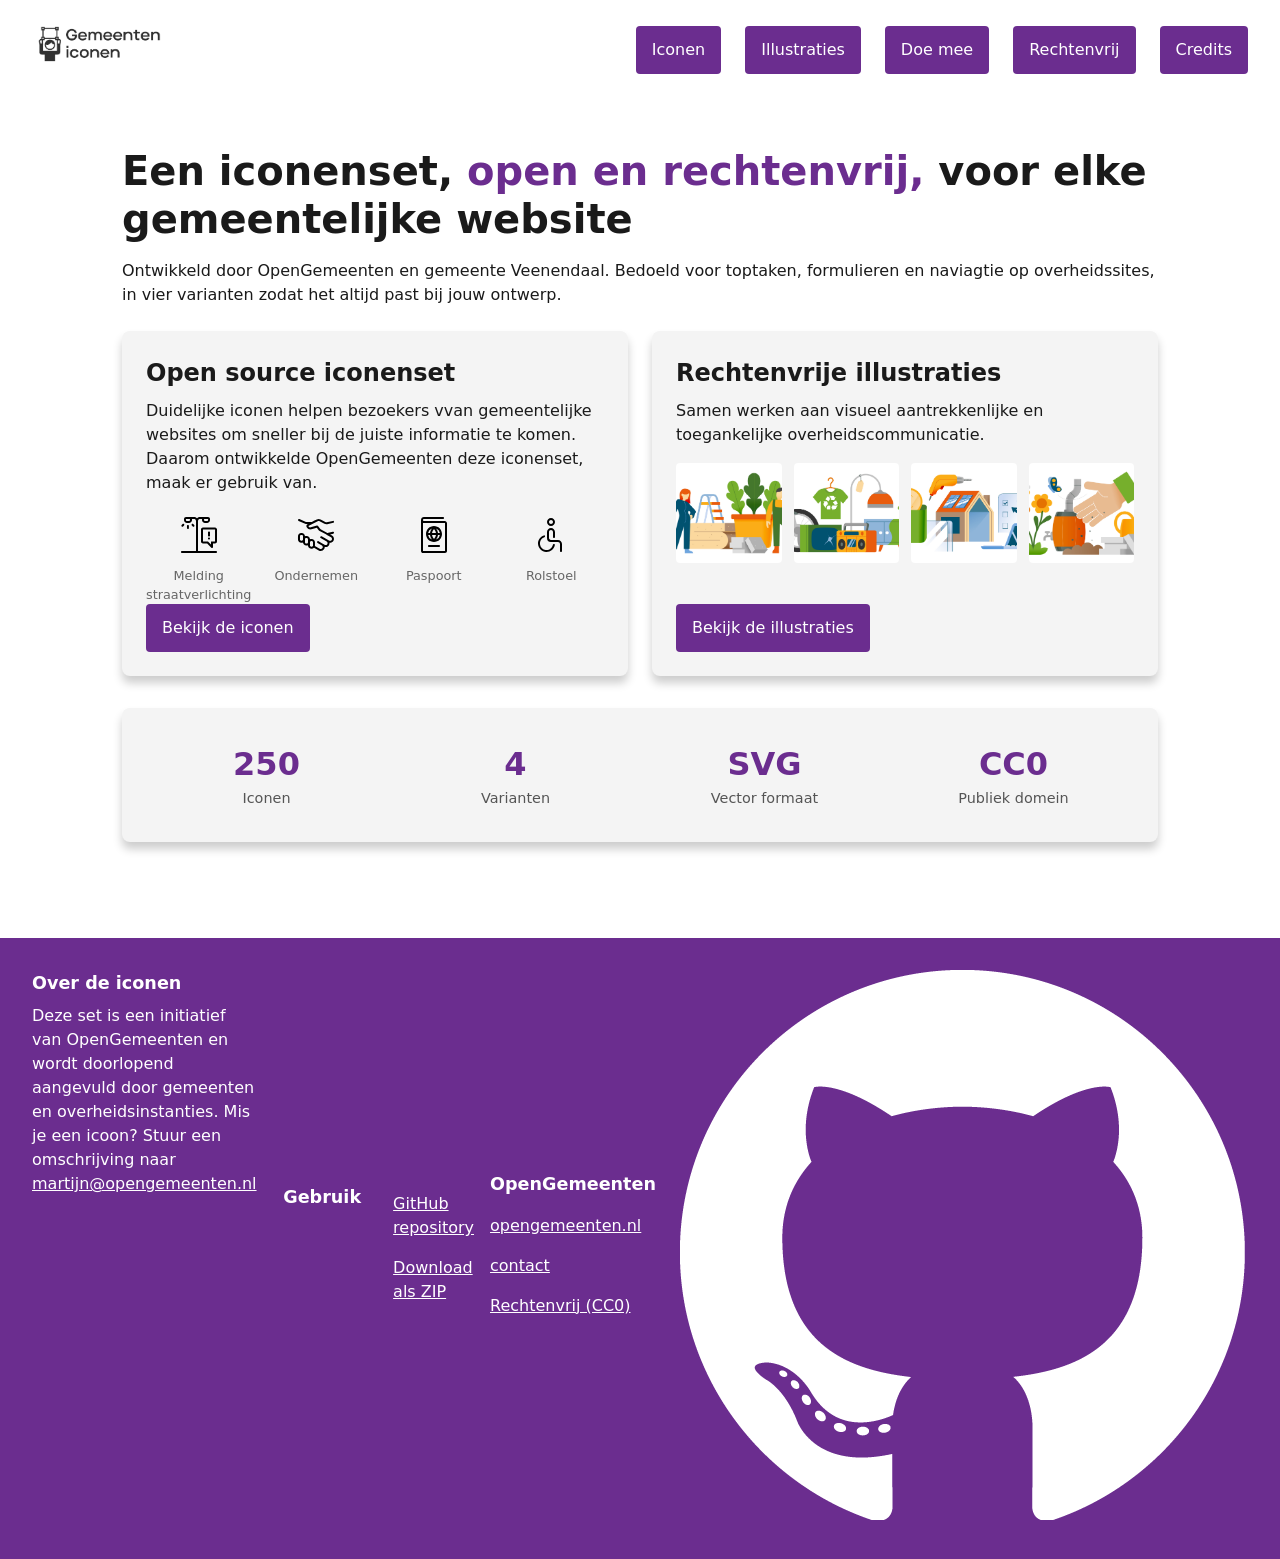
==== index.html @ 4ccf5194 "het bestand over gezet en mobile first gezet" ====
<!DOCTYPE html>
<html lang="nl">
<head>
    <meta charset="UTF-8">
    <meta name="viewport" content="width=device-width, initial-scale=1.0">
    <title>Gemeenten-Iconen</title>
    <meta name="description" content="Open en rechtenvrije iconenset voor Nederlandse gemeentelijke websites. 250 iconen in vier varianten.">
    <link rel="stylesheet" href="styles/styles.css">
    <script src="js/main.js" defer></script>
</head>
<body>
  <a href="#inhoud" class="skiplink">Ga naar inhoud</a>

   <header> 
      <a href="index.html" class="logo-knop">
       <img src="assets/logo-gemeentenconen.png" alt="Gemeenten-Iconen">
      </a> 
    <nav>
     <ul>
        <li><a href="iconen.html">Iconen</a></li>
        <li><a href="illustraties.html">Illustraties</a></li>
        <li><a href="doe-mee.html">Doe mee</a></li>
        <li><a href="rechtenvrij.html">Rechtenvrij</a></li>
        <li><a href="credits.html">Credits</a></li>
     </ul>
    </nav>
   </header>

<main id="inhoud"> 
    <h1>Een iconenset, <em>open en rechtenvrij,</em> voor elke gemeentelijke website</h1>
    <p>Ontwikkeld door OpenGemeenten en gemeente Veenendaal. Bedoeld voor toptaken, formulieren en naviagtie op overheidssites, in vier varianten zodat het altijd past bij jouw ontwerp.</p>

<section class="kaarten-sectie">
  <article>
    <h2>Open source iconenset</h2>
    <p>Duidelijke iconen helpen bezoekers vvan gemeentelijke websites om sneller bij de juiste informatie te komen. Daarom ontwikkelde OpenGemeenten deze iconenset, maak er gebruik van.</p>
    <ul class="iconen-grid">
      <li>
        <img src="Iconenset-master/Svg/Line/MeldingStraatverlichting.svg" alt="" width="48" height="48">
        <span>Melding straatverlichting</span>
      </li>

      <li>
        <img src="Iconenset-master/Svg/Line/Ondernemen.svg" alt="" width="48" height="48">
        <span>Ondernemen</span>
      </li>

      <li>
        <img src="Iconenset-master/Svg/Line/Paspoort.svg" alt="" width="48" height="48">
        <span>Paspoort</span>
      </li>

      <li>
        <img src="Iconenset-master/Svg/Line/Rolstoel.svg" alt="" width="48" height="48">
        <span>Rolstoel</span>
      </li>
    </ul>
   <a href="iconen.html">Bekijk de iconen</a>
  </article>

  <article>
    <h2>Rechtenvrije illustraties</h2>
    <p>Samen werken aan visueel aantrekkenlijke en toegankelijke overheidscommunicatie.</p>
    <ul class="illustraties-grid">
    <li>
        <img src="OG_Illustratieset_v1/duu_koplopers.jpg" alt="">
    </li>

    <li>
        <img src="OG_Illustratieset_v1/duu_spullen.jpg" alt="">
    </li>

    <li>
        <img src="OG_Illustratieset_v1/duu_subsidies.jpg" alt="">
    </li>

    <li>
        <img src="OG_Illustratieset_v1/duu_tuin-en-omgeving.jpg" alt="">
    </li>
  </ul>
  <a href="illustraties.html">Bekijk de illustraties</a>
 </article>
</section>

<dl>
  <div>
    <dt>Iconen</dt>
    <dd>250</dd>
  </div>

  <div>
    <dt>Varianten</dt>
    <dd>4</dd>
  </div>

  <div>
    <dt>Vector formaat</dt>
    <dd>SVG</dd>
  </div>

  <div>
    <dt>Publiek domein</dt>
    <dd>CC0</dd>
  </div>
</dl>

</main>
 
<footer>

  <div class="footer-over">
    <h2>Over de iconen</h2>
    <p>Deze set is een initiatief van OpenGemeenten en wordt doorlopend aangevuld door gemeenten en overheidsinstanties. Mis je een icoon? Stuur een omschrijving naar <a href="mailto:martijn@opengemeenten.nl">martijn@opengemeenten.nl</a></p>
  </div>

  <div class="footer-onder">
    <div class="footer-links">
    <h2>Gebruik</h2>
    <ul>
      <li><a href="https://github.com/OpenGemeenten/Iconenset/">GitHub repository</a></li>
      <li><a href="https://github.com/OpenGemeenten/Iconenset/archive/refs/heads/master.zip">Download als ZIP</a></li>
    </ul>
  </div>

  <div>
    <h2>OpenGemeenten</h2>
    <ul>
      <li><a href="https://www.opengemeenten.nl/">opengemeenten.nl</a></li>
      <li><a href="https://www.opengemeenten.nl/contact">contact</a></li>
      <li><a href="https://www.gemeenteniconen.nl/rechtenvrij">Rechtenvrij (CC0)</a></li>
    </ul>
  </div>
 </div>

  <div>
    <a href="https://github.com/OpenGemeenten/Iconenset/">
      <img src="assets/pngfind.com-github-logo-png-1766942.png" alt="OpenGemeenten Iconenset op GitHub">
    </a>
  </div>
</footer>

</body>
</html>
---- styles/styles.css ----
/* ===== Variabelen ===== */
:root {
  --paars: #6b2d8f;
  --paars-donker: #4f2069;
  --wit: #ffffff;
  --grijs: #f4f4f4;
  --tekst: #1a1a1a;
  --schaduw: 0 7px 10px rgba(0, 0, 0, 0.2);
}

/* ===== Reset ===== */
* {
  margin: 0;
  padding: 0;
  box-sizing: border-box;
}

/* ===== Basis (mobiel) ===== */
body {
  font-family: system-ui, -apple-system, 'Segoe UI', Roboto, sans-serif;
  font-size: 1rem;      /* 16px: goed leesbaar op telefoon */
  line-height: 1.5;
  color: var(--tekst);
}

img {
  max-width: 100%;      /* afbeeldingen lopen nooit buiten het scherm */
  height: auto;
}

/* ===== Skiplink ===== */
.skiplink {
  position: absolute;
  top: -100px;
  left: 10px;
  background: var(--wit);
  color: var(--paars-donker);
  padding: 10px;
  z-index: 1000;
}

.skiplink:focus {
  top: 10px;
}

/* ===== Header (mobiel) ===== */
header {
  display: flex;
  flex-direction: column;   /* logo boven, menu eronder */
  align-items: center;
  gap: 12px;
  padding: 12px 16px;
}

.logo-knop img {
  height: 48px;
  width: auto;
}

header nav ul {
  display: flex;
  flex-wrap: wrap;          /* links mogen naar de volgende regel */
  justify-content: center;
  gap: 8px;
  list-style: none;
}

header nav a {
  display: block;
  padding: 12px 16px;       /* groot genoeg om met je duim te raken */
  background-color: var(--paars);
  color: var(--wit);
  text-decoration: none;
  border-radius: 4px;
}

header nav a:hover {
  background-color: var(--paars-donker);
}

/* ===== Header (vanaf tablet) ===== */
@media (min-width: 700px) {
  header {
    flex-direction: row;    /* logo links, menu rechts */
    justify-content: space-between;
    padding: 16px 32px;
  }

  .logo-knop img {
    height: 60px;
  }

  header nav ul {
    gap: 24px;
  }
}

/* ===== Main (mobiel) ===== */
main {
  max-width: 1100px;      /* op grote schermen niet eindeloos breed */
  margin: 0 auto;         /* gecentreerd */
  padding: 24px 16px;     /* kleiner dan op desktop */
}

h1 {
  font-size: 1.75rem;     /* 28px */
  line-height: 1.2;
  margin-bottom: 16px;
}

h1 em {
  color: var(--paars);
  font-style: normal;
}

/* ===== Kaarten (mobiel) ===== */
.kaarten-sectie {
  display: flex;
  flex-direction: column;  /* kaarten onder elkaar */
  gap: 24px;
  margin-top: 24px;
}

article {
  display: flex;
  flex-direction: column;
  background-color: var(--grijs);
  padding: 16px;
  border-radius: 8px;
  box-shadow: var(--schaduw);
}

article h2 {
  margin-bottom: 8px;
}

article > a {
  display: inline-block;
  align-self: flex-start;
  margin-top: auto;
  padding: 12px 16px;      /* groot genoeg voor een duim */
  background-color: var(--paars);
  color: var(--wit);
  text-decoration: none;
  border-radius: 4px;
}

article > a:hover {
  background-color: var(--paars-donker);
}

/* ===== Grids in de kaarten (mobiel) ===== */
.iconen-grid,
.illustraties-grid {
  display: grid;
  grid-template-columns: repeat(2, 1fr);  /* 2 per rij */
  gap: 12px;
  list-style: none;
  margin-top: 16px;
}

.iconen-grid li {
  text-align: center;
}

.iconen-grid span {
  display: block;
  font-size: 0.8rem;
  color: #666;
}

.illustraties-grid img {
  width: 100%;
  height: 100px;
  object-fit: cover;       /* afbeelding wordt bijgesneden, niet uitgerekt */
  border-radius: 4px;
}

/* ===== Statistieken (mobiel) ===== */
dl {
  display: grid;
  grid-template-columns: repeat(2, 1fr);  /* 2x2 */
  gap: 24px;
  margin-top: 32px;
  padding: 24px 16px;
  text-align: center;
  background-color: var(--grijs);
  border-radius: 8px;
  box-shadow: var(--schaduw);
}

dl > div {
  display: flex;
  flex-direction: column-reverse;  /* getal boven, label eronder */
}

dt {
  font-size: 0.9rem;
  color: #555;
}

dd {
  font-size: 2rem;
  font-weight: bold;
  color: var(--paars);
}

/* ===== Vanaf tablet ===== */
@media (min-width: 700px) {
  main {
    padding: 48px 32px;
  }

  h1 {
    font-size: 2.5rem;
  }

  .kaarten-sectie {
    flex-direction: row;   /* kaarten naast elkaar */
  }

  article {
    flex: 1;               /* beide kaarten even breed */
    padding: 24px;
  }

  .iconen-grid,
  .illustraties-grid {
    grid-template-columns: repeat(auto-fit, minmax(70px, 1fr));
  }

  dl {
    grid-template-columns: repeat(4, 1fr);  /* alle 4 naast elkaar */
    padding: 32px;
  }
}

/* ===== Footer (mobiel) ===== */
footer {
  display: flex;
  flex-direction: column;   /* "Over" boven, de rest eronder */
  gap: 24px;
  margin-top: 32px;
  padding: 24px 16px;
  background-color: var(--paars);
  color: var(--wit);
}

footer h2 {
  font-size: 1.1rem;
  margin-bottom: 8px;
}

footer a {
  color: var(--wit);
}

footer ul {
  list-style: none;
}

footer li a {
  display: inline-block;
  padding: 8px 0;
}

/* Links links, logo rechts */
.footer-onder {
  display: flex;
  justify-content: space-between;
  align-items: center;      /* logo staat verticaal in het midden */
  gap: 16px;
}

/* De twee lijsten onder elkaar */
.footer-links {
  display: flex;
  flex-direction: column;
  gap: 24px;
}

.footer-logo img {
  width: 10px;
}

/* ===== Footer (vanaf tablet) ===== */
@media (min-width: 700px) {
  footer {
    flex-direction: row;    /* tekst links, rest rechts */
    padding: 32px;
    margin-top: 48px;
  }

  .footer-over {
    flex: 1;                /* neemt de helft van de ruimte */
  }

  .footer-onder {
    flex: 1;
  }

  .footer-links {
    flex-direction: row;    /* de twee lijsten naast elkaar */
    gap: 32px;
  }

  .footer-logo img {
    width: 10px;
  }
}
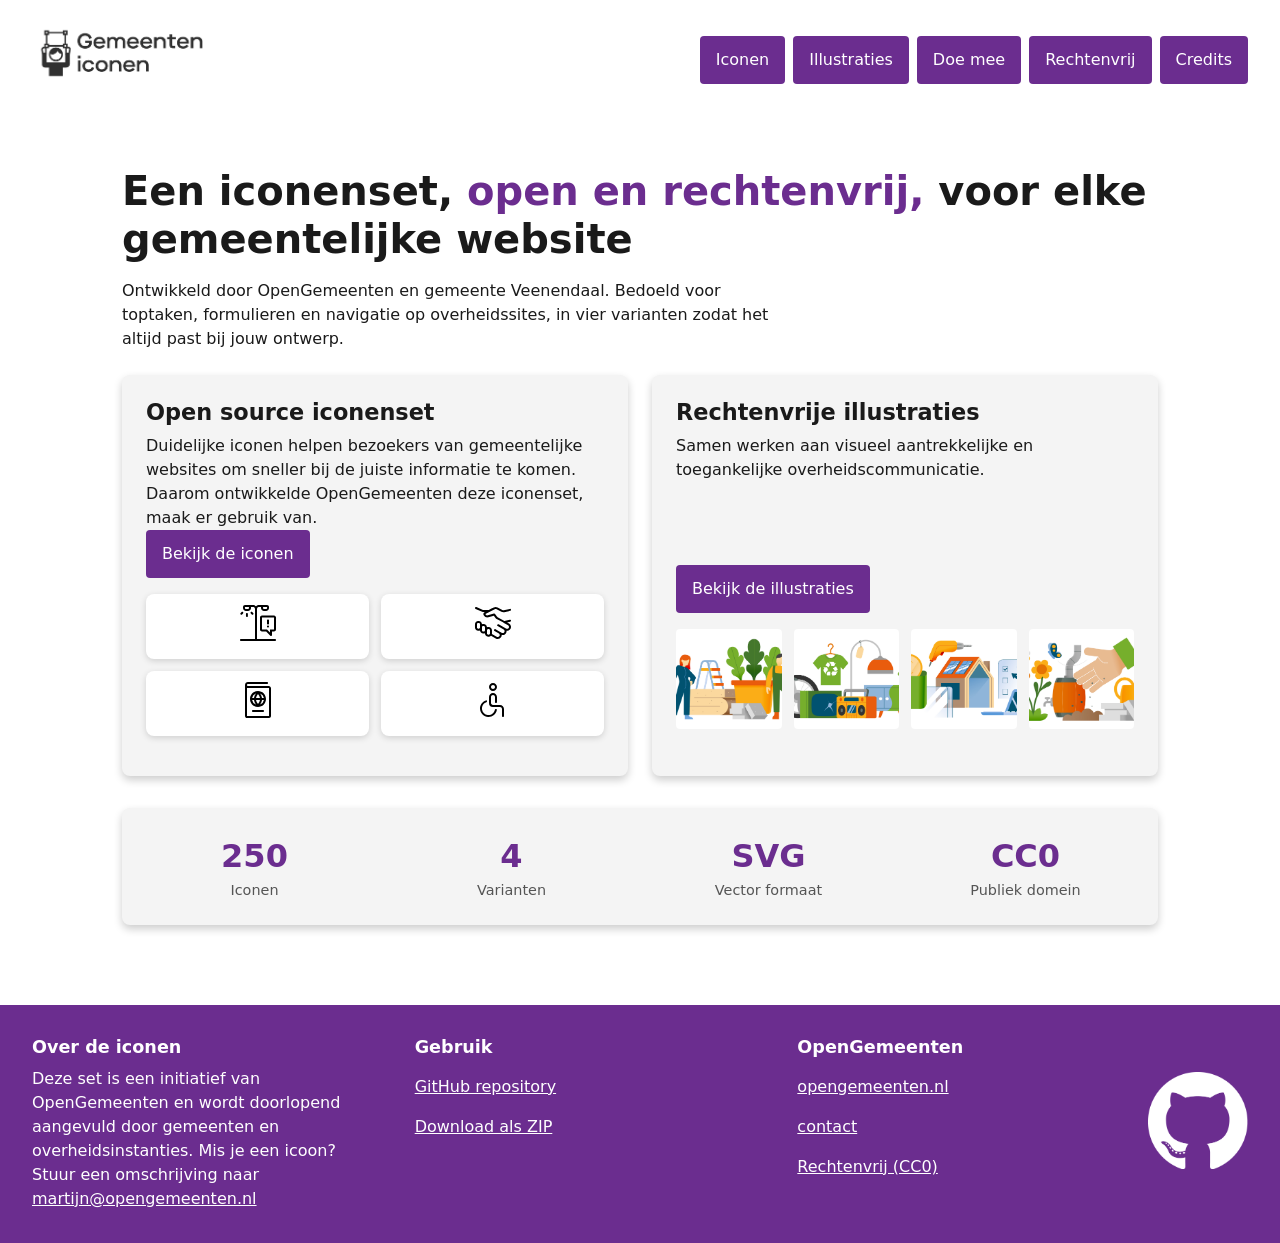
==== commit 33339702: "html aangepast de iconenpage aangepast  -recent toegevoegd -categorieen -namen klikbaar en uitklapve" ====
--- a/index.html
+++ b/index.html
@@ -5,11 +5,11 @@
     <meta name="viewport" content="width=device-width, initial-scale=1.0">
     <title>Gemeenten-Iconen</title>
     <meta name="description" content="Open en rechtenvrije iconenset voor Nederlandse gemeentelijke websites. 250 iconen in vier varianten.">
-    <link rel="stylesheet" href="styles/styles.css">
-    <script src="js/main.js" defer></script>
+    <link rel="stylesheet" href="styles.css">
+    <script src="scripts/scripts.js" defer></script>
 </head>
 <body>
-  <a href="#inhoud" class="skiplink">Ga naar inhoud</a>
+  <a href="https://github.com/OpenGemeenten/Iconenset/" class="skiplink">Ga naar de Github</a>
 
    <header> 
       <a href="index.html" class="logo-knop">
@@ -25,60 +25,58 @@
      </ul>
     </nav>
    </header>
+<main id="github"> 
 
-<main id="inhoud"> 
     <h1>Een iconenset, <em>open en rechtenvrij,</em> voor elke gemeentelijke website</h1>
-    <p>Ontwikkeld door OpenGemeenten en gemeente Veenendaal. Bedoeld voor toptaken, formulieren en naviagtie op overheidssites, in vier varianten zodat het altijd past bij jouw ontwerp.</p>
+    <p>Ontwikkeld door OpenGemeenten en gemeente Veenendaal. Bedoeld voor toptaken, formulieren en navigatie op overheidssites, in vier varianten zodat het altijd past bij jouw ontwerp.</p>
 
 <section class="kaarten-sectie">
   <article>
+
     <h2>Open source iconenset</h2>
-    <p>Duidelijke iconen helpen bezoekers vvan gemeentelijke websites om sneller bij de juiste informatie te komen. Daarom ontwikkelde OpenGemeenten deze iconenset, maak er gebruik van.</p>
+    <p>Duidelijke iconen helpen bezoekers van gemeentelijke websites om sneller bij de juiste informatie te komen. Daarom ontwikkelde OpenGemeenten deze iconenset, maak er gebruik van.</p>
+    <a href="iconen.html">Bekijk de iconen</a>
     <ul class="iconen-grid">
       <li>
-        <img src="Iconenset-master/Svg/Line/MeldingStraatverlichting.svg" alt="" width="48" height="48">
-        <span>Melding straatverlichting</span>
+        <img src="Iconenset-master/Svg/Line/MeldingStraatverlichting.svg" alt="Melding straatverlichting" width="48" height="48">
       </li>
 
       <li>
-        <img src="Iconenset-master/Svg/Line/Ondernemen.svg" alt="" width="48" height="48">
-        <span>Ondernemen</span>
+        <img src="Iconenset-master/Svg/Line/Ondernemen.svg" alt="Ondernemen" width="48" height="48">
       </li>
 
       <li>
-        <img src="Iconenset-master/Svg/Line/Paspoort.svg" alt="" width="48" height="48">
-        <span>Paspoort</span>
+        <img src="Iconenset-master/Svg/Line/Paspoort.svg" alt="Paspoort" width="48" height="48">
       </li>
 
       <li>
-        <img src="Iconenset-master/Svg/Line/Rolstoel.svg" alt="" width="48" height="48">
-        <span>Rolstoel</span>
+        <img src="Iconenset-master/Svg/Line/Rolstoel.svg" alt="Rolstoel" width="48" height="48">
       </li>
     </ul>
-   <a href="iconen.html">Bekijk de iconen</a>
   </article>
 
   <article>
     <h2>Rechtenvrije illustraties</h2>
-    <p>Samen werken aan visueel aantrekkenlijke en toegankelijke overheidscommunicatie.</p>
+    <p>Samen werken aan visueel aantrekkelijke en toegankelijke overheidscommunicatie.</p>
+    <a href="illustraties.html">Bekijk de illustraties</a>
+
     <ul class="illustraties-grid">
     <li>
-        <img src="OG_Illustratieset_v1/duu_koplopers.jpg" alt="">
+        <img src="OG_Illustratieset_v1/duu_koplopers.jpg" alt="" width="48" height="48">
     </li>
 
     <li>
-        <img src="OG_Illustratieset_v1/duu_spullen.jpg" alt="">
+        <img src="OG_Illustratieset_v1/duu_spullen.jpg" alt="" width="48" height="48">
     </li>
 
     <li>
-        <img src="OG_Illustratieset_v1/duu_subsidies.jpg" alt="">
+        <img src="OG_Illustratieset_v1/duu_subsidies.jpg" alt="" width="48" height="48">
     </li>
 
     <li>
-        <img src="OG_Illustratieset_v1/duu_tuin-en-omgeving.jpg" alt="">
+        <img src="OG_Illustratieset_v1/duu_tuin-en-omgeving.jpg" alt="" width="48" height="48">
     </li>
   </ul>
-  <a href="illustraties.html">Bekijk de illustraties</a>
  </article>
 </section>
 
@@ -107,37 +105,34 @@
 </main>
  
 <footer>
+  <div class="footer-teksten">
+    <div>
+      <h2>Over de iconen</h2>
+      <p>Deze set is een initiatief van OpenGemeenten en wordt doorlopend aangevuld door gemeenten en overheidsinstanties. Mis je een icoon? Stuur een omschrijving naar <a href="mailto:martijn@opengemeenten.nl">martijn@opengemeenten.nl</a></p>
+    </div>
 
-  <div class="footer-over">
-    <h2>Over de iconen</h2>
-    <p>Deze set is een initiatief van OpenGemeenten en wordt doorlopend aangevuld door gemeenten en overheidsinstanties. Mis je een icoon? Stuur een omschrijving naar <a href="mailto:martijn@opengemeenten.nl">martijn@opengemeenten.nl</a></p>
+    <div>
+      <h2>Gebruik</h2>
+      <ul>
+        <li><a href="https://github.com/OpenGemeenten/Iconenset/">GitHub repository</a></li>
+        <li><a href="https://github.com/OpenGemeenten/Iconenset/archive/refs/heads/master.zip">Download als ZIP</a></li>
+      </ul>
+    </div>
+
+    <div>
+      <h2>OpenGemeenten</h2>
+      <ul>
+        <li><a href="https://www.opengemeenten.nl/">opengemeenten.nl</a></li>
+        <li><a href="https://www.opengemeenten.nl/contact">contact</a></li>
+        <li><a href="https://www.gemeenteniconen.nl/rechtenvrij">Rechtenvrij (CC0)</a></li>
+      </ul>
+    </div>
   </div>
 
-  <div class="footer-onder">
-    <div class="footer-links">
-    <h2>Gebruik</h2>
-    <ul>
-      <li><a href="https://github.com/OpenGemeenten/Iconenset/">GitHub repository</a></li>
-      <li><a href="https://github.com/OpenGemeenten/Iconenset/archive/refs/heads/master.zip">Download als ZIP</a></li>
-    </ul>
-  </div>
-
-  <div>
-    <h2>OpenGemeenten</h2>
-    <ul>
-      <li><a href="https://www.opengemeenten.nl/">opengemeenten.nl</a></li>
-      <li><a href="https://www.opengemeenten.nl/contact">contact</a></li>
-      <li><a href="https://www.gemeenteniconen.nl/rechtenvrij">Rechtenvrij (CC0)</a></li>
-    </ul>
-  </div>
- </div>
-
-  <div>
-    <a href="https://github.com/OpenGemeenten/Iconenset/">
-      <img src="assets/pngfind.com-github-logo-png-1766942.png" alt="OpenGemeenten Iconenset op GitHub">
-    </a>
-  </div>
+  <a href="https://github.com/OpenGemeenten/Iconenset/">
+    <img src="assets/pngfind.com-github-logo-png-1766942.png" alt="OpenGemeenten Iconenset op GitHub">
+  </a>
 </footer>
 
 </body>
-</html>
+</html>
--- a/styles.css
+++ b/styles.css
@@ -0,0 +1,624 @@
+/* ===== Variabelen ===== */
+:root {
+  --paars: #6b2d8f;
+  --paars-donker: #4f2069;
+  --paars-licht: #efe6f5;      /* hover-kleur */
+  --wit: #ffffff;
+  --grijs: #f4f4f4;
+  --tekst: #1a1a1a;
+  --tekst-zacht: #555555;
+  --rand: #cccccc;
+  --vlak: #ffffff;             /* wit vakje (voor dark mode) */
+  --schaduw: 0 4px 8px rgba(0, 0, 0, 0.2);
+  --schaduw-klein: 0 2px 6px rgba(0, 0, 0, 0.15);
+}
+
+/* ===== Reset en basis ===== */
+* {
+  margin: 0;
+  padding: 0;
+  box-sizing: border-box;
+}
+
+html {
+  scroll-behavior: smooth;     /* ankerlinks scrollen zacht */
+}
+
+body {
+  font-family: system-ui, sans-serif;
+  line-height: 1.5;
+  color: var(--tekst);
+}
+
+img {
+  max-width: 100%;
+  height: auto;
+}
+
+/* Max. ongeveer 12 woorden per regel, links uitgelijnd */
+p {
+  max-width: 65ch;
+  text-align: left;
+}
+
+/* ===== Skiplink ===== */
+.skiplink {
+  position: absolute;
+  top: -100px;
+  left: 10px;
+  padding: 10px;
+  background: var(--wit);
+  color: var(--paars-donker);
+}
+
+.skiplink:focus {
+  top: 10px;
+}
+
+/* ===== Header en menu ===== */
+header {
+  display: flex;
+  flex-direction: column;
+  align-items: center;
+  gap: 12px;
+  padding: 12px 16px;
+}
+
+.logo-knop img {   /* logo */
+  height: 64px;               
+  width: auto;
+}
+
+header nav ul {
+  display: flex;
+  flex-wrap: wrap;
+  justify-content: center;
+  gap: 8px;
+  list-style: none;
+}
+
+/* Paarse knoppen in het menu */
+header nav a {
+  display: block;
+  padding: 12px 16px;
+  background-color: var(--paars);
+  color: var(--wit);
+  text-decoration: none;
+  border-radius: 4px;
+}
+
+header nav a:hover,
+header nav a[aria-current="page"] {
+  background-color: var(--paars-donker);
+}
+
+/* ===== Inhoud ===== */
+main {
+  max-width: 1100px;
+  margin: 0 auto;
+  padding: 24px 16px;
+}
+
+main section {
+  margin-top: 32px;
+}
+
+h1 {
+  font-size: 1.75rem;
+  line-height: 1.2;
+  margin-bottom: 16px;
+}
+
+h1 em {
+  color: var(--paars);
+  font-style: normal;
+}
+
+h2 {
+  font-size: 1.4rem;
+  line-height: 1.2;
+  margin-bottom: 8px;
+}
+
+/* ===== Knoppen (paarse border, lichtpaars bij hover) ===== */
+button {
+  padding: 12px 16px;
+  font-size: 1rem;
+  background-color: var(--paars);
+  color: var(--wit);
+  border: 2px solid var(--paars);
+  border-radius: 4px;
+  cursor: pointer;
+}
+
+button:hover {
+  background-color: var(--paars-licht);
+  color: var(--paars-donker);
+}
+
+/* ===== Kaarten (homepage en "Nieuw toegevoegd") ===== */
+.kaarten-sectie {
+  display: flex;
+  flex-direction: column;
+  gap: 24px;
+  margin-top: 24px;
+}
+
+article {
+  display: flex;
+  flex-direction: column;     /* inhoud onder elkaar, zodat de knop onderaan kan */
+  background-color: var(--grijs);
+  padding: 16px;
+  border-radius: 8px;
+  box-shadow: var(--schaduw);
+}
+
+.nieuw-blok {
+  margin-top: 32px;
+}
+
+/* Paarse knop-link onderaan een kaart: in beide kaarten even hoog */
+article > a {
+  display: inline-block;
+  align-self: flex-start;
+  margin-top: auto;           /* duwt de knop naar de onderkant van de kaart */
+  padding: 12px 16px;
+  background-color: var(--paars);
+  color: var(--wit);
+  text-decoration: none;
+  border-radius: 4px;
+}
+
+article > a:hover {
+  background-color: var(--paars-donker);
+}
+
+.iconen-grid,
+.illustraties-grid {
+  display: grid;
+  grid-template-columns: repeat(2, 1fr);
+  gap: 12px;
+  margin: 16px 0;
+  list-style: none;
+}
+
+/* Elk icoon in een eigen wit vakje met schaduw */
+.iconen-grid li {
+  padding: 5px 6px;
+  text-align: center;
+  background-color: var(--vlak);
+  border-radius: 8px;
+  box-shadow: var(--schaduw-klein);
+}
+
+.iconen-grid span {
+  display: block;
+  font-size: 0.8rem;
+  color: var(--tekst-zacht);
+}
+
+.illustraties-grid img {
+  width: 100%;
+  height: 100px;
+  object-fit: cover;
+  border-radius: 4px;
+}
+
+/* ===== Statistieken ===== */
+dl {
+  display: grid;
+  grid-template-columns: repeat(2, 1fr);
+  gap: 24px;
+  margin-top: 32px;
+  padding: 24px 16px;
+  text-align: center;
+  background-color: var(--grijs);
+  border-radius: 8px;
+  box-shadow: var(--schaduw);
+}
+
+dl div {
+  display: flex;
+  flex-direction: column-reverse;
+}
+
+dt {
+  font-size: 0.9rem;
+  color: var(--tekst-zacht);
+}
+
+dd {
+  font-size: 2rem;
+  font-weight: bold;
+  color: var(--paars);
+}
+
+/* ===== Zoekformulier ===== */
+form[role="search"] {
+  display: flex;
+  flex-wrap: wrap;            /* veld en knop gaan naar de volgende regel als het te smal is */
+  gap: 8px;
+  max-width: 500px;
+  margin-top: 24px;
+}
+
+form[role="search"] label {
+  flex-basis: 100%;           /* label krijgt een eigen regel */
+  font-weight: bold;
+}
+
+input[type="search"] {
+  flex: 1 1 200px;            /* mag groeien, begint op 200px */
+  padding: 12px;
+  font-size: 1rem;
+  border: 2px solid var(--paars);
+  border-radius: 4px;
+}
+
+/* Zoekknop: volledig paars, bij hover lichtpaars met donkere tekst */
+form[role="search"] button {
+  background-color: var(--paars);
+  color: var(--wit);
+}
+
+form[role="search"] button:hover {
+  background-color: var(--paars-licht);
+  color: var(--paars-donker);
+}
+
+/* ===== Variant-keuze: radio's als knoppen ===== */
+.variant-keuze {
+  display: flex;
+  flex-wrap: wrap;
+  gap: 8px;
+  margin-top: 24px;
+  border: none;
+}
+
+.variant-keuze legend {
+  margin-bottom: 8px;
+  font-weight: bold;
+}
+
+/* Het echte radiorondje verstoppen; het label wordt de knop */
+.variant-keuze input {
+  position: absolute;
+  opacity: 0;
+}
+
+/* Alle varianten: volledig paars */
+.variant-keuze label {
+  padding: 12px 16px;
+  background-color: var(--paars);
+  color: var(--wit);
+  border: 2px solid var(--paars);
+  border-radius: 4px;
+  cursor: pointer;
+}
+
+.variant-keuze label:hover {
+  background-color: var(--paars-licht);
+  color: var(--paars-donker);
+}
+
+/* Gekozen variant: donkerder paars met een vinkje */
+.variant-keuze input:checked + label {
+  background-color: var(--paars-donker);
+  border-color: var(--paars-donker);
+  color: var(--wit);
+  font-weight: bold;
+}
+
+.variant-keuze input:checked + label::before {
+  content: "✓ ";
+}
+
+/* Toetsenbord: zichtbare rand om de knop */
+.variant-keuze input:focus-visible + label {
+  outline: 3px solid var(--paars-donker);
+  outline-offset: 2px;
+}
+
+/* ===== Categorieën: uitklapmenu ===== */
+.categorie-menu {
+  margin-top: 24px;
+}
+
+.categorie-menu ul {
+  max-width: 320px;
+  margin-top: 8px;
+  list-style: none;
+  background-color: var(--wit);
+  border: 2px solid var(--paars);
+  border-radius: 4px;
+}
+
+/* Zonder deze regel blijft het menu altijd open (ons eigen CSS wint van "hidden") */
+.categorie-menu ul[hidden] {
+  display: none;
+}
+
+.categorie-menu li a {
+  display: block;
+  padding: 12px 16px;
+  color: var(--paars-donker);
+  text-decoration: none;
+}
+
+.categorie-menu li a:hover {
+  background-color: var(--paars-licht);
+}
+
+/* ===== Icoonraster per categorie ===== */
+.icon-grid {
+  display: grid;
+  grid-template-columns: repeat(2, 1fr);
+  gap: 12px;
+  margin-top: 16px;
+  list-style: none;
+}
+
+.icon-grid li {
+  padding: 16px 8px;
+  text-align: center;
+  background-color: var(--grijs);
+  border-radius: 8px;
+}
+
+/* Elk icoon is een knop (opent de popup), maar ziet eruit als gewoon icoon + tekst */
+.icon-grid button,
+.iconen-grid button {
+  display: block;
+  width: 100%;
+  padding: 0;
+  background: none;
+  border: none;
+  color: inherit;
+  font: inherit;
+  cursor: pointer;
+}
+
+.icon-grid button:hover span,
+.iconen-grid button:hover span {
+  text-decoration: underline;     /* laat zien dat het klikbaar is */
+}
+
+.icon-grid img {
+  display: block;
+  margin: 0 auto;
+}
+
+.icon-grid span {
+  display: block;
+  margin-top: 8px;
+  font-size: 0.9rem;
+}
+
+/* ===== Uitklapblokjes (details) ===== */
+details {
+  margin-top: 12px;
+  padding: 12px 16px;
+  background-color: var(--grijs);
+  border-radius: 8px;
+}
+
+summary {
+  padding: 8px 0;
+  cursor: pointer;
+}
+
+summary em {
+  font-style: normal;
+  font-weight: bold;
+}
+
+details p {
+  margin: 8px 0;
+}
+
+details a {
+  color: var(--paars-donker);
+}
+
+/* ===== Download-pop-up ===== */
+dialog {
+  width: 90%;
+  max-width: 400px;
+  margin: auto;
+  padding: 24px;
+  border: none;
+  border-radius: 8px;
+}
+
+dialog::backdrop {
+  background-color: rgba(0, 0, 0, 0.5);
+}
+
+dialog form {
+  display: flex;
+  flex-direction: column;
+  gap: 12px;
+}
+
+dialog fieldset {
+  display: flex;
+  flex-wrap: wrap;
+  gap: 8px 16px;
+  padding: 12px 16px;
+  border: 1px solid var(--rand);
+  border-radius: 8px;
+}
+
+dialog select,
+dialog input[type="color"] {
+  padding: 8px;
+  font-size: 1rem;
+  border: 2px solid var(--paars);
+  border-radius: 4px;
+}
+
+/* ===== Icoon-popup ===== */
+.icoon-dialoog {
+  max-width: 600px;
+  max-height: 90vh;
+  overflow-y: auto;               /* lange popup? dan kun je scrollen */
+}
+
+.dialoog-kop {
+  display: flex;
+  justify-content: space-between;
+  align-items: center;
+  gap: 16px;
+}
+
+.icoon-dialoog section {
+  margin-top: 24px;
+}
+
+.icoon-dialoog h3 {
+  font-size: 1.2rem;
+  margin-bottom: 8px;
+}
+
+.icoon-dialoog h4 {
+  margin-top: 16px;
+}
+
+#icoon-synoniemen {
+  padding-left: 20px;
+}
+
+.varianten-vergelijk {
+  display: grid;
+  grid-template-columns: repeat(2, 1fr);
+  gap: 12px;
+  list-style: none;
+}
+
+.varianten-vergelijk li {
+  padding: 12px 8px;
+  text-align: center;
+  background-color: var(--grijs);
+  border-radius: 8px;
+}
+
+.varianten-vergelijk img {
+  display: block;
+  margin: 0 auto 8px auto;
+}
+
+.gebruik-keuze {
+  flex-direction: column;
+}
+
+.icoon-dialoog textarea {
+  display: block;
+  width: 100%;
+  margin: 8px 0;
+  padding: 8px;
+  font-family: monospace;
+  font-size: 0.9rem;
+  border: 1px solid var(--rand);
+  border-radius: 4px;
+}
+
+/* ===== Footer ===== */
+footer {
+  display: flex;
+  align-items: center;
+  justify-content: space-between;
+  gap: 16px;
+  margin-top: 32px;
+  padding: 24px 16px;
+  background-color: var(--paars);
+  color: var(--wit);
+}
+
+.footer-teksten {
+  flex: 1;
+  display: flex;
+  flex-direction: column;
+  gap: 24px;
+}
+
+footer h2 {
+  font-size: 1.1rem;
+  margin-bottom: 8px;
+}
+
+footer a {
+  color: var(--wit);
+}
+
+footer ul {
+  list-style: none;
+}
+
+footer li a {
+  display: inline-block;
+  padding: 8px 0;
+}
+
+footer img {
+  width: 60px;
+}
+
+/* ===== Vanaf tablet (700px) ===== */
+@media (min-width: 700px) {
+  header {
+    flex-direction: row;
+    justify-content: space-between;
+    padding: 16px 32px;
+  }
+
+  .logo-knop img {
+    height: 80px;
+  }
+
+  main {
+    padding: 48px 32px;
+  }
+
+  h1 {
+    font-size: 2.5rem;
+  }
+
+  .kaarten-sectie {
+    flex-direction: row;
+  }
+
+  article {
+    flex: 1;
+    padding: 24px;
+  }
+
+  .iconen-grid {
+    grid-template-columns: repeat(2, 1fr);
+  }
+  .illustraties-grid,
+  .icon-grid,
+  .varianten-vergelijk,
+  dl {
+    grid-template-columns: repeat(4, 1fr);
+  }
+
+  footer {
+    padding: 32px;
+  }
+
+  footer img {
+    width: 100px;
+  }
+}
+
+/* ===== Vanaf desktop (1000px) ===== */
+@media (min-width: 1000px) {
+  .footer-teksten {
+    flex-direction: row;
+    gap: 48px;
+  }
+
+  .footer-teksten div {
+    flex: 1;
+  }
+}
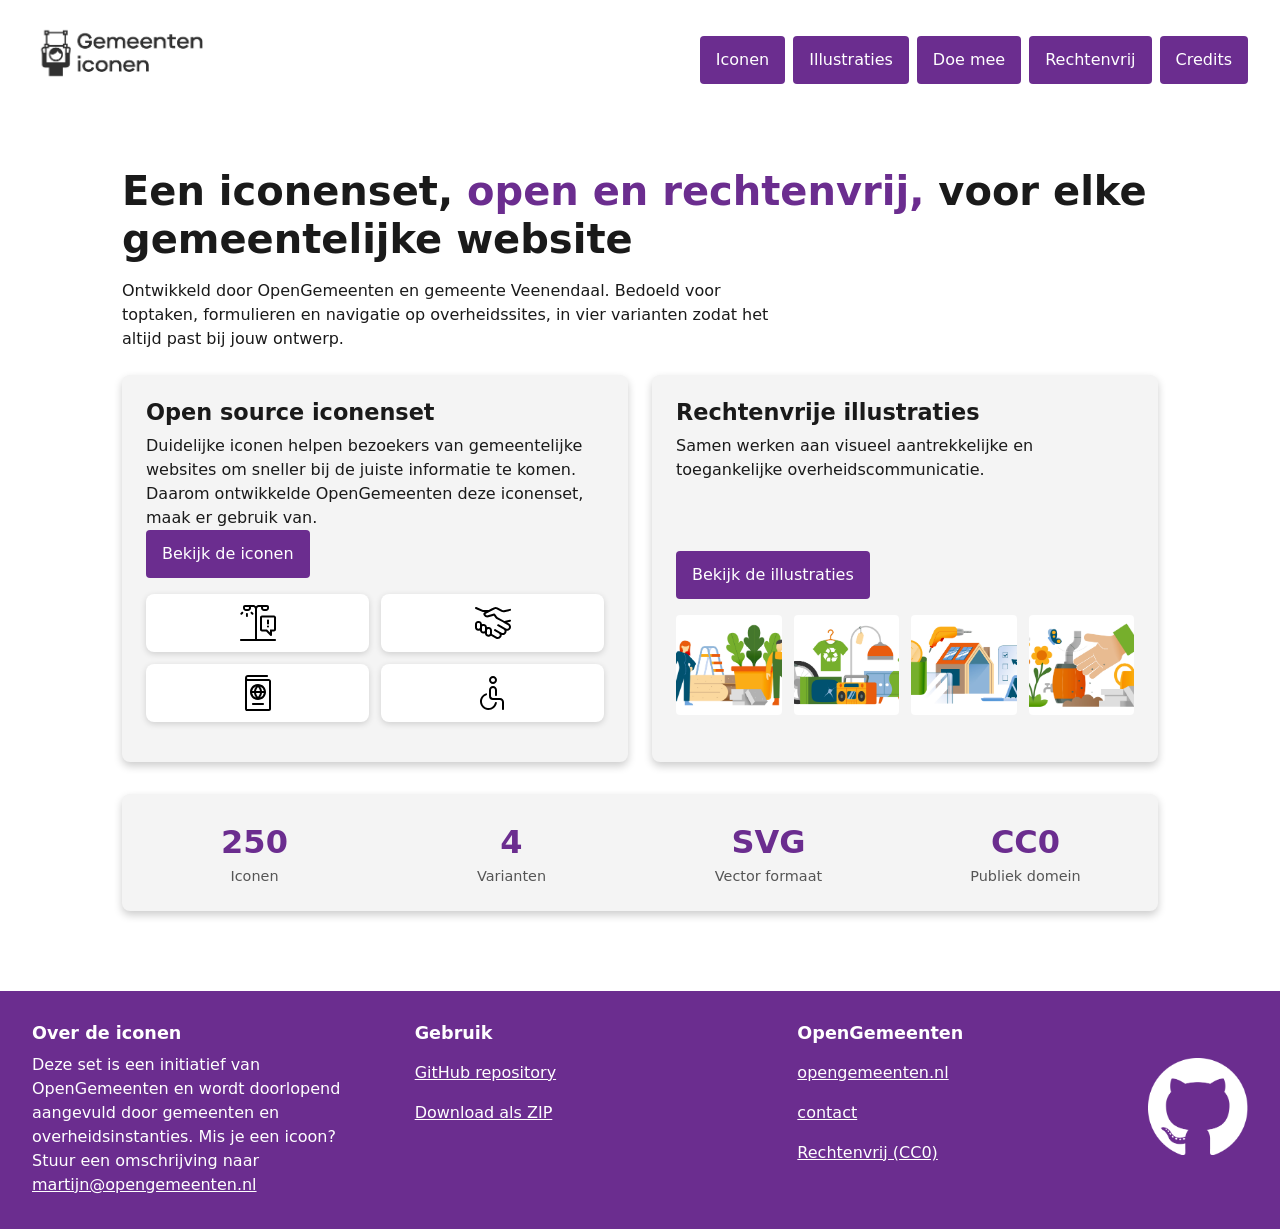
==== commit aaa30dd5: "aanpassing nu werkt het zonder javascript" ====
--- a/index.html
+++ b/index.html
@@ -6,10 +6,9 @@
     <title>Gemeenten-Iconen</title>
     <meta name="description" content="Open en rechtenvrije iconenset voor Nederlandse gemeentelijke websites. 250 iconen in vier varianten.">
     <link rel="stylesheet" href="styles.css">
-    <script src="scripts/scripts.js" defer></script>
 </head>
 <body>
-  <a href="https://github.com/OpenGemeenten/Iconenset/" class="skiplink">Ga naar de Github</a>
+  <a href="#inhoud" class="skiplink">Ga naar de inhoud</a>
 
    <header> 
       <a href="index.html" class="logo-knop">
@@ -25,7 +24,7 @@
      </ul>
     </nav>
    </header>
-<main id="github"> 
+<main id="inhoud"> 
 
     <h1>Een iconenset, <em>open en rechtenvrij,</em> voor elke gemeentelijke website</h1>
     <p>Ontwikkeld door OpenGemeenten en gemeente Veenendaal. Bedoeld voor toptaken, formulieren en navigatie op overheidssites, in vier varianten zodat het altijd past bij jouw ontwerp.</p>
--- a/styles.css
+++ b/styles.css
@@ -87,8 +87,9 @@
   border-radius: 4px;
 }
 
+/* .actief = de pagina waar je nu bent */
 header nav a:hover,
-header nav a[aria-current="page"] {
+header nav a.actief {
   background-color: var(--paars-donker);
 }
 
@@ -189,6 +190,15 @@
   background-color: var(--vlak);
   border-radius: 8px;
   box-shadow: var(--schaduw-klein);
+}
+
+/* Grootte van de iconen staat hier, dan hoeft het niet in elke <img> */
+.iconen-grid img,
+.icon-grid img {
+  display: block;
+  width: 48px;
+  height: 48px;
+  margin: 0 auto;
 }
 
 .iconen-grid span {
@@ -319,6 +329,36 @@
   outline-offset: 2px;
 }
 
+/* ===== Variant wisselen zonder JavaScript ===== */
+/* Elk icoon staat 4 keer in de HTML (line, fill, regular, diapositive).
+   CSS laat alleen de variant zien die bij de aangevinkte knop hoort.
+   main:has(#variant-fill:checked) betekent:
+   "als er in main een aangevinkte #variant-fill zit, dan..." */
+
+/* Standaard: alleen Line zichtbaar */
+.icon-grid .fill,
+.icon-grid .regular,
+.icon-grid .diapositive,
+.iconen-grid .fill,
+.iconen-grid .regular,
+.iconen-grid .diapositive {
+  display: none;
+}
+
+/* Andere variant gekozen? Verberg Line... */
+main:has(#variant-fill:checked) .line,
+main:has(#variant-regular:checked) .line,
+main:has(#variant-diapositive:checked) .line {
+  display: none;
+}
+
+/* ...en toon de gekozen variant */
+main:has(#variant-fill:checked) .fill,
+main:has(#variant-regular:checked) .regular,
+main:has(#variant-diapositive:checked) .diapositive {
+  display: block;
+}
+
 /* ===== Categorieën: uitklapmenu ===== */
 .categorie-menu {
   margin-top: 24px;
@@ -331,11 +371,6 @@
   background-color: var(--wit);
   border: 2px solid var(--paars);
   border-radius: 4px;
-}
-
-/* Zonder deze regel blijft het menu altijd open (ons eigen CSS wint van "hidden") */
-.categorie-menu ul[hidden] {
-  display: none;
 }
 
 .categorie-menu li a {
@@ -383,11 +418,6 @@
   text-decoration: underline;     /* laat zien dat het klikbaar is */
 }
 
-.icon-grid img {
-  display: block;
-  margin: 0 auto;
-}
-
 .icon-grid span {
   display: block;
   margin-top: 8px;
@@ -420,7 +450,9 @@
   color: var(--paars-donker);
 }
 
-/* ===== Download-pop-up ===== */
+/* ===== Icoon-popup ===== */
+/* De popup is een <dialog> met het attribuut popover.
+   Openen en sluiten doet de browser zelf, zonder JavaScript. */
 dialog {
   width: 90%;
   max-width: 400px;
@@ -434,30 +466,6 @@
   background-color: rgba(0, 0, 0, 0.5);
 }
 
-dialog form {
-  display: flex;
-  flex-direction: column;
-  gap: 12px;
-}
-
-dialog fieldset {
-  display: flex;
-  flex-wrap: wrap;
-  gap: 8px 16px;
-  padding: 12px 16px;
-  border: 1px solid var(--rand);
-  border-radius: 8px;
-}
-
-dialog select,
-dialog input[type="color"] {
-  padding: 8px;
-  font-size: 1rem;
-  border: 2px solid var(--paars);
-  border-radius: 4px;
-}
-
-/* ===== Icoon-popup ===== */
 .icoon-dialoog {
   max-width: 600px;
   max-height: 90vh;
@@ -471,21 +479,17 @@
   gap: 16px;
 }
 
-.icoon-dialoog section {
-  margin-top: 24px;
+.icoon-dialoog p {
+  margin-top: 12px;
 }
 
 .icoon-dialoog h3 {
   font-size: 1.2rem;
-  margin-bottom: 8px;
-}
-
-.icoon-dialoog h4 {
-  margin-top: 16px;
-}
-
-#icoon-synoniemen {
-  padding-left: 20px;
+  margin: 24px 0 8px 0;
+}
+
+.icoon-dialoog a {
+  color: var(--paars-donker);
 }
 
 .varianten-vergelijk {
@@ -504,11 +508,23 @@
 
 .varianten-vergelijk img {
   display: block;
+  width: 64px;
+  height: 64px;
   margin: 0 auto 8px auto;
 }
 
-.gebruik-keuze {
-  flex-direction: column;
+/* Downloadlink onder elke variant: paarse knop */
+.varianten-vergelijk a {
+  display: block;
+  padding: 8px;
+  background-color: var(--paars);
+  color: var(--wit);
+  text-decoration: none;
+  border-radius: 4px;
+}
+
+.varianten-vergelijk a:hover {
+  background-color: var(--paars-donker);
 }
 
 .icoon-dialoog textarea {
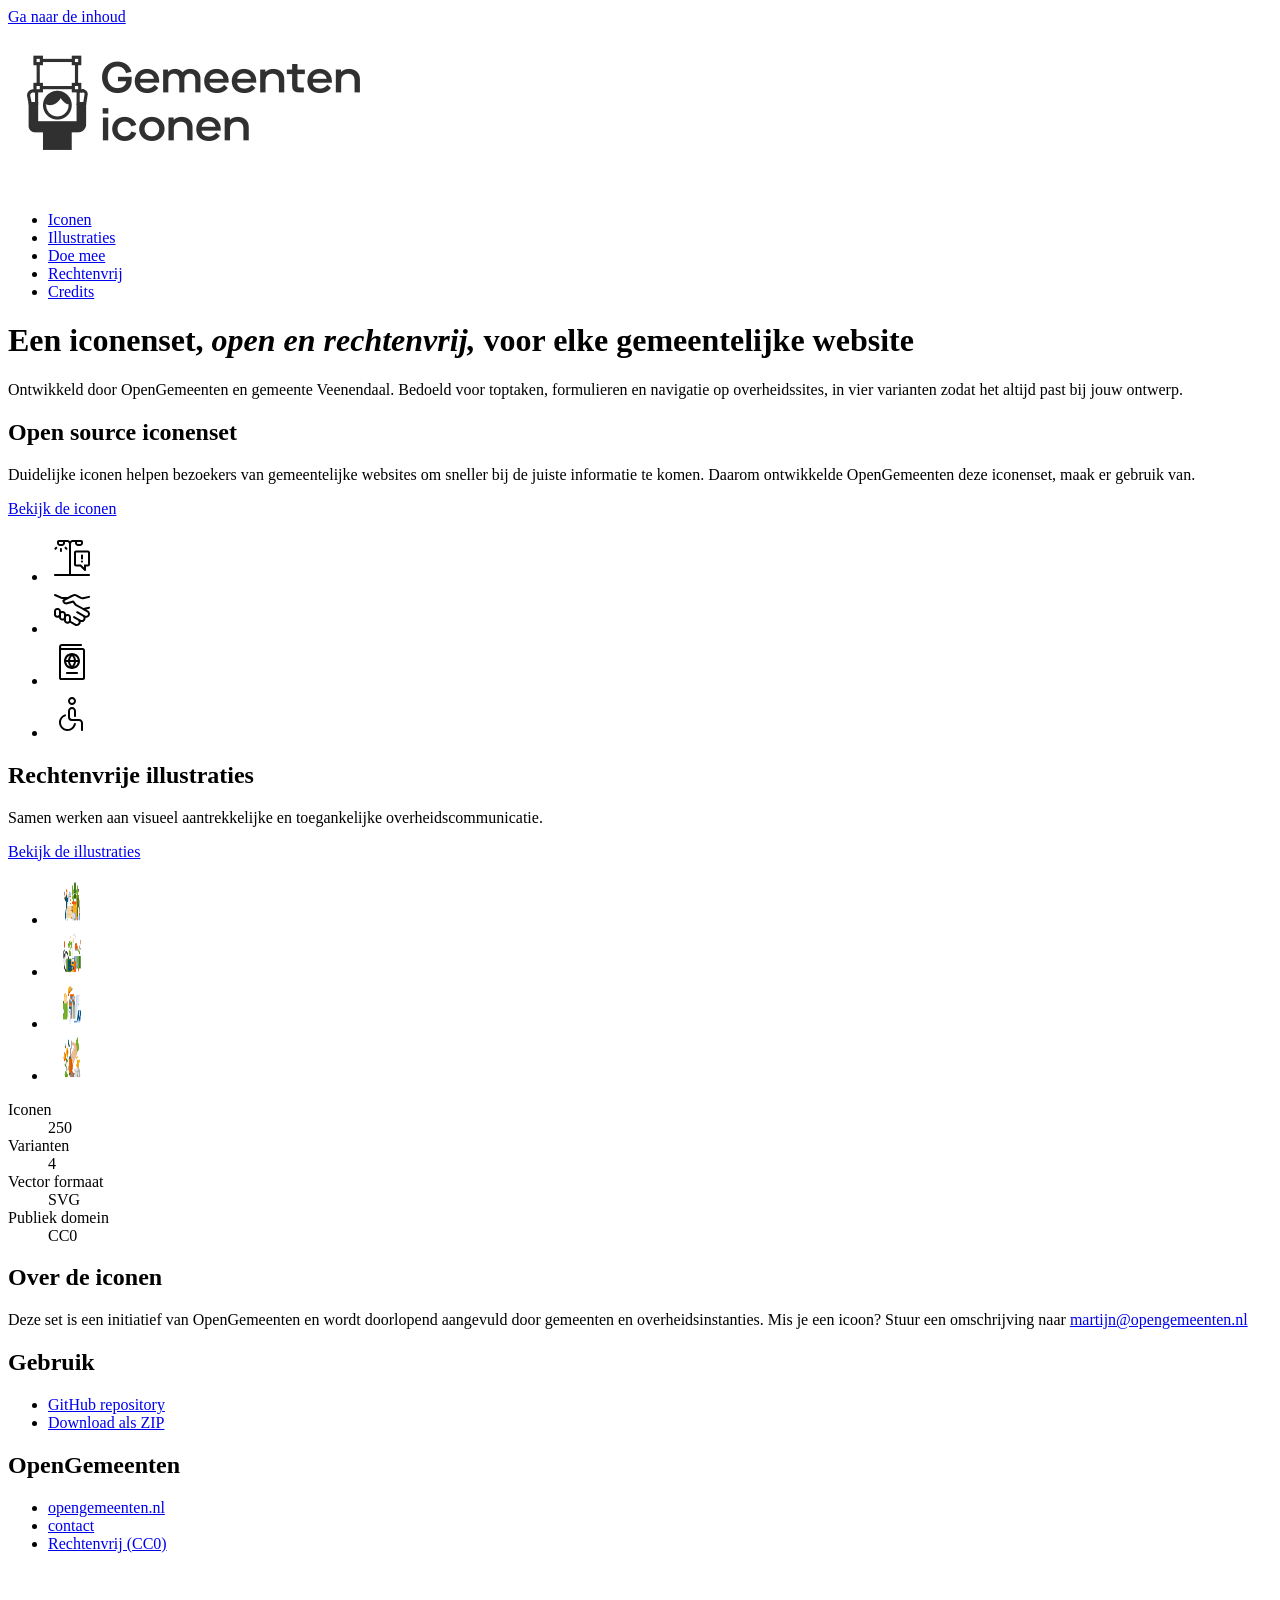
==== commit 0a60054b: "Update index.html" ====
--- a/index.html
+++ b/index.html
@@ -5,7 +5,7 @@
     <meta name="viewport" content="width=device-width, initial-scale=1.0">
     <title>Gemeenten-Iconen</title>
     <meta name="description" content="Open en rechtenvrije iconenset voor Nederlandse gemeentelijke websites. 250 iconen in vier varianten.">
-    <link rel="stylesheet" href="styles.css">
+    <link rel="stylesheet" href="">
 </head>
 <body>
   <a href="#inhoud" class="skiplink">Ga naar de inhoud</a>
